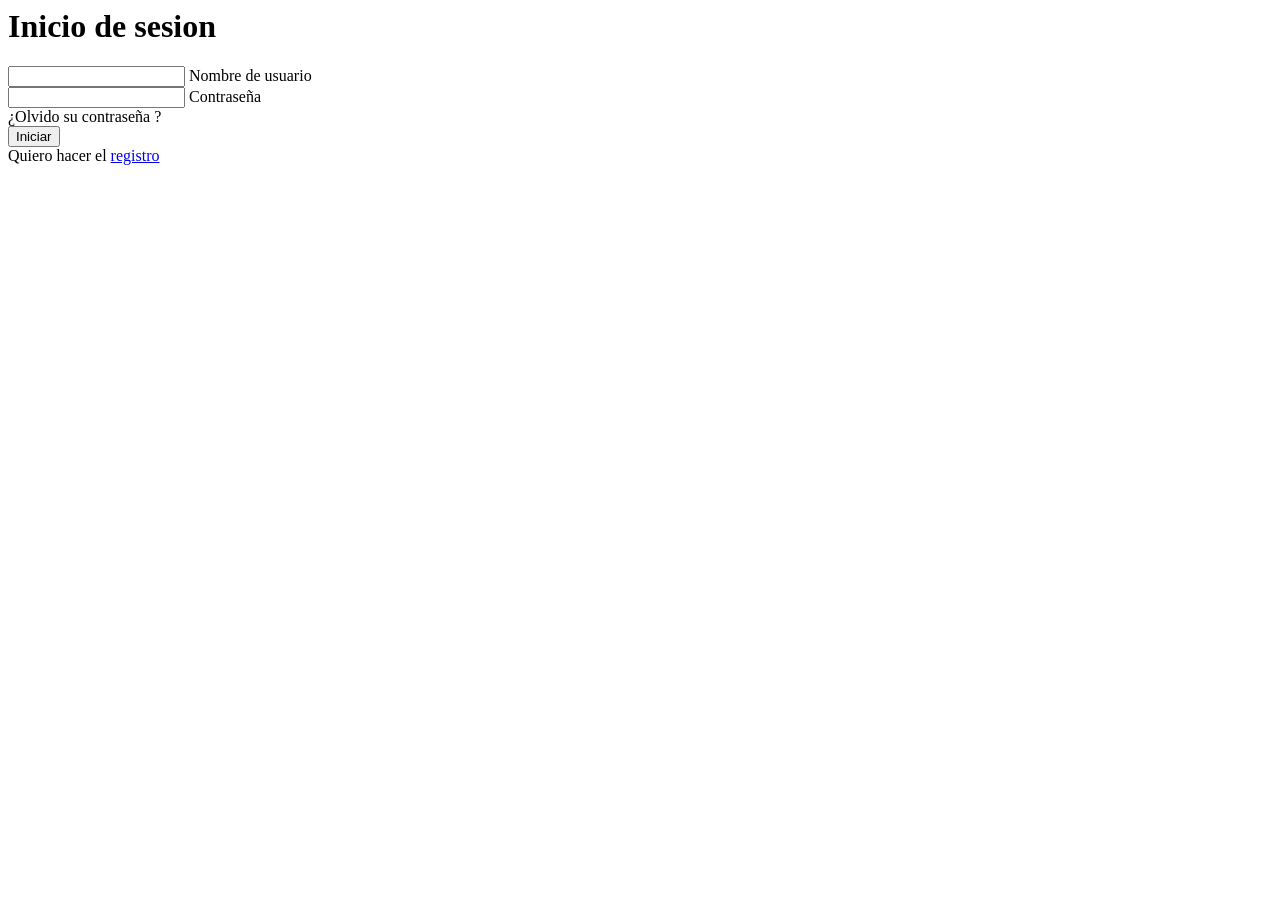
==== practica-02-RF/index.html @ 7343f35d "feat: agregada practica-02-RF" ====
<! DOCTYPE html>
<html lang="es">
<head>
    <meta charset="UTF-8">
    <meta http-equiv="X-UA-Compatible" content="IE=edge">
    <meta name="viewport" content="width=device-width, initial-scale=1.0">
    <title>Document</title>
    <link rel="stylesheet" href="style.css">
</head>
<body>
    <div class="formulario">
        <h1>Inicio de sesion</h1>
        <form method="post">
            <div class="username">
                <input type="text" required>
                <label>Nombre de usuario</label>
            </div>
            <div class="password">
                <input type="password" required>
                <label>Contraseña</label>
            </div>
            <div class="recordar">¿Olvido su contraseña ?
            </div>
            <input type="submit" value="Iniciar">
            <div class="registrarse">
                Quiero hacer el <a href="#">registro
            </div>
        </form>
    </div>
</body>
</html>
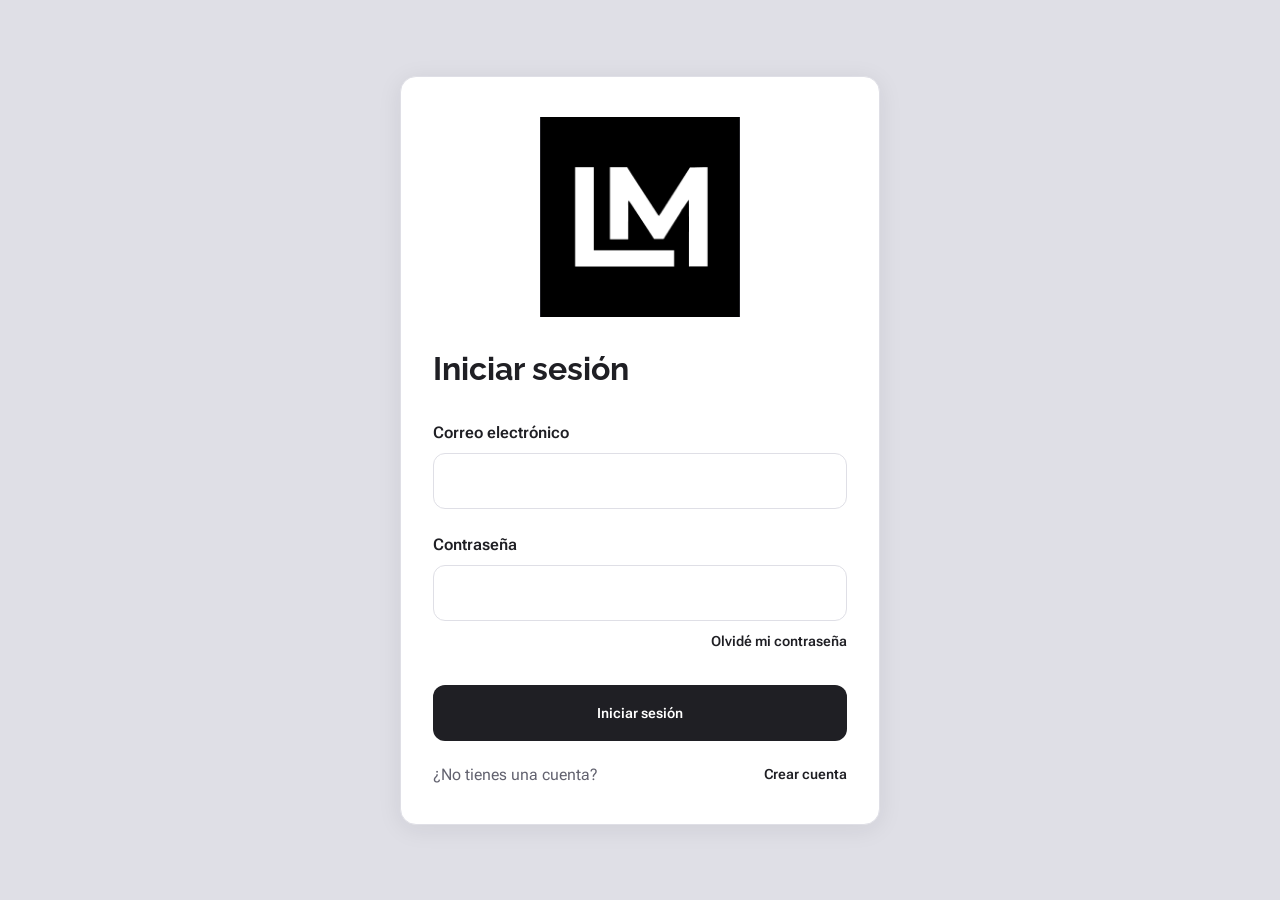
==== commit b10b8fd4: "feat: agregados style.css y logo.png a practica-02-RF" ====
--- a/practica-02-RF/index.html
+++ b/practica-02-RF/index.html
@@ -1,29 +1,36 @@
-<! DOCTYPE html>
+<!DOCTYPE html>
 <html lang="es">
 <head>
     <meta charset="UTF-8">
     <meta http-equiv="X-UA-Compatible" content="IE=edge">
     <meta name="viewport" content="width=device-width, initial-scale=1.0">
-    <title>Document</title>
+    <title>Iniciar sesión</title>
+    <link rel="preconnect" href="https://fonts.googleapis.com">
+    <link rel="preconnect" href="https://fonts.gstatic.com" crossorigin>
+    <link href="https://fonts.googleapis.com/css2?family=Raleway:wght@500;700&family=Roboto+Flex:wght@400;500;600&display=swap" rel="stylesheet">
     <link rel="stylesheet" href="style.css">
 </head>
 <body>
     <div class="formulario">
-        <h1>Inicio de sesion</h1>
+        <img class="logo" src="logo.png" alt="Logo">
+        <h1>Iniciar sesión</h1>
+        <p class="subtitulo"> </p>
         <form method="post">
             <div class="username">
-                <input type="text" required>
-                <label>Nombre de usuario</label>
+                <label for="usuario">Correo electrónico</label>
+                <input type="email" id="usuario" required>
             </div>
             <div class="password">
-                <input type="password" required>
-                <label>Contraseña</label>
+                <label for="clave">Contraseña</label>
+                <input type="password" id="clave" required>
             </div>
-            <div class="recordar">¿Olvido su contraseña ?
+            <div class="recordar">
+                <a href="#">Olvidé mi contraseña</a>
             </div>
-            <input type="submit" value="Iniciar">
+            <input type="submit" value="Iniciar sesión">
             <div class="registrarse">
-                Quiero hacer el <a href="#">registro
+                <span>¿No tienes una cuenta?</span>
+                <a href="#">Crear cuenta</a>
             </div>
         </form>
     </div>
--- a/practica-02-RF/style.css
+++ b/practica-02-RF/style.css
@@ -0,0 +1,146 @@
+body {
+    margin: 0;
+    padding: 24px 0;
+    min-height: 100vh;
+    box-sizing: border-box;
+    display: flex;
+    align-items: center;
+    justify-content: center;
+    font-family: 'Roboto Flex', sans-serif;
+    font-size: 16px;
+    background: #DFDFE6;
+    color: #1F1F24;
+}
+
+.formulario {
+    width: 480px;
+    max-width: 92%;
+    padding: 40px 32px 40px 32px;
+    box-sizing: border-box;
+    background: #FFFFFF;
+    border: 1px solid #DFDFE6;
+    border-radius: 16px;
+    box-shadow: 0 4px 24px rgba(31, 31, 36, 0.08);
+}
+
+.formulario .logo {
+    display: block;
+    width: 200px;
+    height: 200px;
+    margin: 0 auto 32px auto;
+    object-fit: contain;
+    background: #1F1F24;
+}
+
+.formulario h1 {
+    margin: 0;
+    font-family: 'Raleway', sans-serif;
+    font-size: 32px;
+    font-weight: 700;
+    line-height: 40px;
+    color: #1F1F24;
+}
+
+.formulario .subtitulo {
+    margin: 8px 0 32px 0;
+    font-family: 'Raleway', sans-serif;
+    font-size: 22px;
+    font-weight: 500;
+    line-height: 28px;
+    color: #62626F;
+}
+
+.formulario form {
+    padding: 0;
+}
+
+.username label,.password label {
+    display: block;
+    margin-bottom: 8px;
+    font-size: 16px;
+    font-weight: 600;
+    line-height: 24px;
+    color: #1F1F24;
+}
+
+.username {
+    margin-bottom: 24px;
+}
+
+.password {
+    margin-bottom: 8px;
+}
+
+.username input,.password input {
+    width: 100%;
+    height: 56px;
+    box-sizing: border-box;
+    padding: 0 16px;
+    font-family: 'Roboto Flex', sans-serif;
+    font-size: 16px;
+    color: #1F1F24;
+    background: #FFFFFF;
+    border: 1px solid #DFDFE6;
+    border-radius: 12px;
+    outline: none;
+    transition: .3s;
+}
+
+.username input:focus,.password input:focus {
+    border-color: #0F766E;
+    box-shadow: 0 0 0 3px rgba(15, 118, 110, 0.15);
+}
+
+.recordar {
+    display: flex;
+    justify-content: flex-end;
+    align-items: center;
+    min-height: 24px;
+    margin-bottom: 32px;
+}
+
+.recordar a {
+    font-size: 14px;
+}
+
+input[type="submit"] {
+    width: 100%;
+    height: 56px;
+    font-family: 'Roboto Flex', sans-serif;
+    font-size: 14px;
+    font-weight: 600;
+    color: #FFFFFF;
+    background: #1F1F24;
+    border: none;
+    border-radius: 12px;
+    cursor: pointer;
+    transition: .3s;
+}
+
+input[type="submit"]:hover {
+    background: #44444D;
+}
+
+.registrarse {
+    display: flex;
+    justify-content: space-between;
+    align-items: center;
+    margin-top: 24px;
+    font-size: 16px;
+    color: #62626F;
+}
+
+.registrarse a {
+    font-size: 14px;
+}
+
+.formulario a {
+    color: #1F1F24;
+    font-weight: 600;
+    text-decoration: none;
+    transition: .3s;
+}
+
+.formulario a:hover {
+    color: #0F766E;
+}
